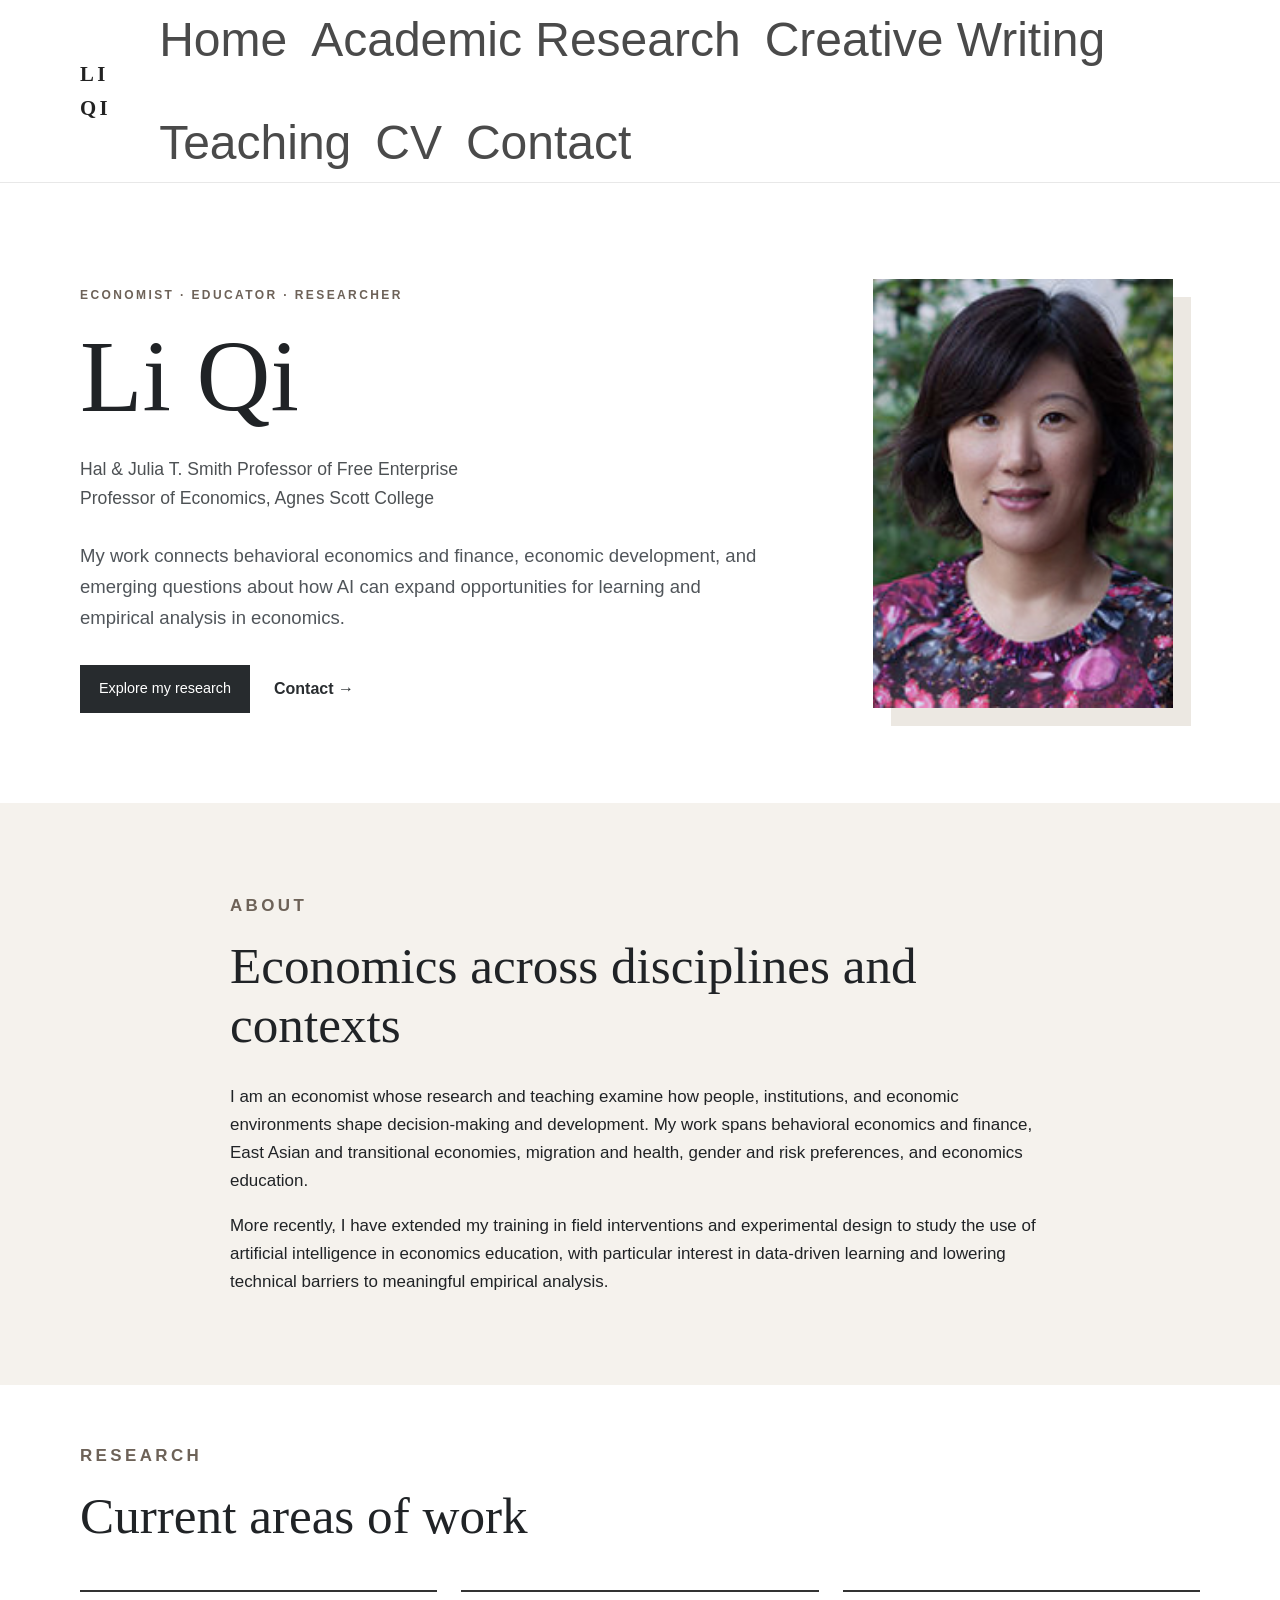
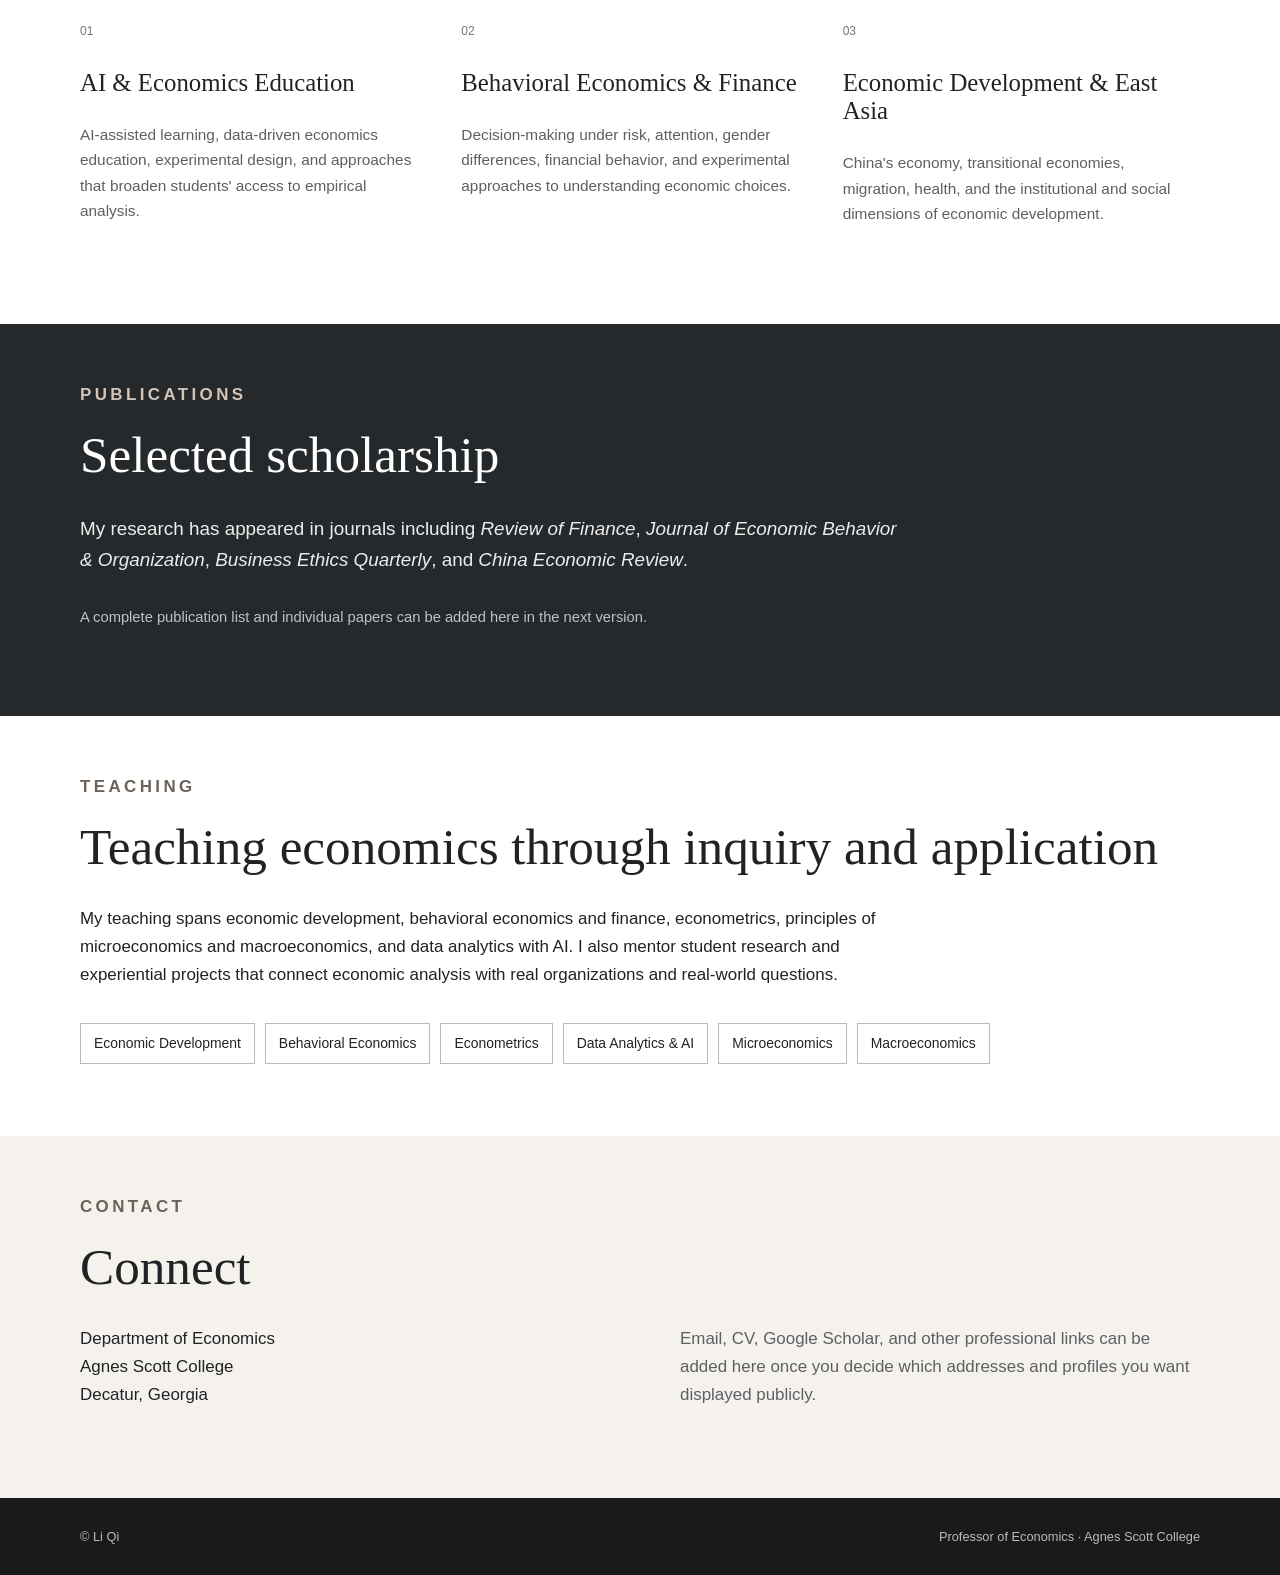
==== index.html @ beacd165 "Update index.html" ====
<!DOCTYPE html>
<html lang="en">
<head>
  <meta charset="UTF-8">
  <meta name="viewport" content="width=device-width, initial-scale=1.0">
  <meta name="description" content="Li Qi, Professor of Economics at Agnes Scott College. Research in behavioral economics and finance, economic development, China, and AI in economics education.">
  <title>Li Qi | Economics</title>
  <link rel="stylesheet" href="style.css">
</head>
<body>
  <header class="site-header">
    <div class="container nav-wrap">
      <a class="brand" href="#top">LI QI</a>
      <nav aria-label="Main navigation">
        <a href="index.html">Home</a>
<a href="research.html">Academic Research</a>
<a href="creative.html">Creative Writing</a>
<a href="teaching.html">Teaching</a>
<a href="cv.html">CV</a>
<a href="contact.html">Contact</a>
      </nav>
    </div>
  </header>

  <main id="top">
    <section class="hero container">
      <div class="hero-copy">
        <p class="eyebrow">ECONOMIST · EDUCATOR · RESEARCHER</p>
        <h1 class="home-name">Li Qi</h1>
        <p class="title">Hal &amp; Julia T. Smith Professor of Free Enterprise<br>
        Professor of Economics, Agnes Scott College</p>
        <p class="lead">My work connects behavioral economics and finance, economic development, and emerging questions about how AI can expand opportunities for learning and empirical analysis in economics.</p>
        <div class="hero-links">
          <a class="button" href="research.html">Explore my research</a>
          <a class="text-link" href="#contact">Contact →</a>
        </div>
      </div>
      <div class="portrait-wrap">
        <img class="portrait" src="images/li-qi.jpg" alt="Portrait of Li Qi">
      </div>
    </section>

    <section id="about" class="section section-soft">
      <div class="container narrow">
        <p class="section-label">ABOUT</p>
        <h2>Economics across disciplines and contexts</h2>
        <p>I am an economist whose research and teaching examine how people, institutions, and economic environments shape decision-making and development. My work spans behavioral economics and finance, East Asian and transitional economies, migration and health, gender and risk preferences, and economics education.</p>
        <p>More recently, I have extended my training in field interventions and experimental design to study the use of artificial intelligence in economics education, with particular interest in data-driven learning and lowering technical barriers to meaningful empirical analysis.</p>
      </div>
    </section>

    <section id="research" class="section container">
      <p class="section-label">RESEARCH</p>
      <h2>Current areas of work</h2>
      <div class="cards">
        <article class="card">
          <span>01</span>
          <h3>AI &amp; Economics Education</h3>
          <p>AI-assisted learning, data-driven economics education, experimental design, and approaches that broaden students' access to empirical analysis.</p>
        </article>
        <article class="card">
          <span>02</span>
          <h3>Behavioral Economics &amp; Finance</h3>
          <p>Decision-making under risk, attention, gender differences, financial behavior, and experimental approaches to understanding economic choices.</p>
        </article>
        <article class="card">
          <span>03</span>
          <h3>Economic Development &amp; East Asia</h3>
          <p>China's economy, transitional economies, migration, health, and the institutional and social dimensions of economic development.</p>
        </article>
      </div>
    </section>

    <section id="publications" class="section section-dark">
      <div class="container">
        <p class="section-label light">PUBLICATIONS</p>
        <h2>Selected scholarship</h2>
        <p class="intro-light">My research has appeared in journals including <em>Review of Finance</em>, <em>Journal of Economic Behavior &amp; Organization</em>, <em>Business Ethics Quarterly</em>, and <em>China Economic Review</em>.</p>
        <p class="note">A complete publication list and individual papers can be added here in the next version.</p>
      </div>
    </section>

    <section id="teaching" class="section container">
      <p class="section-label">TEACHING</p>
      <h2>Teaching economics through inquiry and application</h2>
      <p class="wide-copy">My teaching spans economic development, behavioral economics and finance, econometrics, principles of microeconomics and macroeconomics, and data analytics with AI. I also mentor student research and experiential projects that connect economic analysis with real organizations and real-world questions.</p>
      <div class="subjects">
        <span>Economic Development</span>
        <span>Behavioral Economics</span>
        <span>Econometrics</span>
        <span>Data Analytics &amp; AI</span>
        <span>Microeconomics</span>
        <span>Macroeconomics</span>
      </div>
    </section>

    <section id="contact" class="section section-soft">
      <div class="container contact-grid">
        <div>
          <p class="section-label">CONTACT</p>
          <h2>Connect</h2>
          <p>Department of Economics<br>Agnes Scott College<br>Decatur, Georgia</p>
        </div>
        <div class="contact-note">
          <p>Email, CV, Google Scholar, and other professional links can be added here once you decide which addresses and profiles you want displayed publicly.</p>
        </div>
      </div>
    </section>
  </main>

  <footer>
    <div class="container footer-wrap">
      <span>© Li Qi</span>
      <span>Professor of Economics · Agnes Scott College</span>
    </div>
  </footer>
</body>
</html>
---- style.css ----
* { box-sizing: border-box; }
html { scroll-behavior: smooth; }
body {
  margin: 0;
  color: #202326;
  background: #fff;
  font-family: Arial, Helvetica, sans-serif;
  line-height: 1.65;
}
.container { width: min(1120px, 88%); margin: 0 auto; }
.narrow { max-width: 820px; }
.site-header {
  background: rgba(255,255,255,.96);
  border-bottom: 1px solid #e8e8e8;
  position: sticky; top: 0; z-index: 10;
}
.nav-wrap { min-height: 108px; display: flex; align-items: center; justify-content: space-between; gap: 30px; }
.brand { font-family: Georgia, serif; font-size: 1.3rem; letter-spacing: .16em; color: #222; text-decoration: none; font-weight: 700; }
nav { display: flex; flex-wrap: wrap; gap: 24px; }
nav a { color: #4a4a4a; text-decoration: none; font-size: 3rem; }
nav a:hover { color: #000; }
.hero { min-height: 620px; display: grid; grid-template-columns: 1.45fr .75fr; gap: 80px; align-items: center; padding-top: 70px; padding-bottom: 70px; }
.eyebrow, .section-label { font-size: .75rem; letter-spacing: .2em; font-weight: 700; color: #6d6258; }
h1, h2, h3 { font-family: Georgia, 'Times New Roman', serif; font-weight: 500; line-height: 1.15; }
h1 { font-size: clamp(4rem, 8vw, 7rem); margin: 12px 0 20px; }
h2 { font-size: clamp(2.2rem, 4vw, 3.5rem); margin: 8px 0 28px; }
h3 { font-size: 1.55rem; }
.title { font-size: 1.1rem; color: #4d5154; }
.lead { max-width: 700px; font-size: 1.16rem; color: #50555a; margin-top: 28px; }
.portrait-wrap { display: flex; justify-content: center; }
.portrait { width: min(100%, 300px); height: auto; display: block; box-shadow: 18px 18px 0 #ece8e2; }
.hero-links { display: flex; gap: 24px; align-items: center; margin-top: 32px; }
.button { background: #272b2e; color: white; text-decoration: none; padding: 12px 19px; font-size: .9rem; }
.text-link { color: #292d30; text-decoration: none; font-weight: 600; }
.section { padding-top: 100px; padding-bottom: 100px; }
.section-soft { background: #f5f2ed; }
.section p { font-size: 1.06rem; }
.cards { display: grid; grid-template-columns: repeat(3,1fr); gap: 24px; margin-top: 45px; }
.card { border-top: 2px solid #333; padding: 25px 8px 10px 0; }
.card span { font-size: .75rem; color: #777; }
.card p { color: #5b6064; font-size: .96rem; }
.section-dark { background: #25292c; color: white; }
.light { color: #d2c4b6; }
.intro-light { max-width: 820px; font-size: 1.18rem !important; color: #ececec; }
.note { color: #bfc2c4; font-size: .92rem !important; margin-top: 30px; }
.wide-copy { max-width: 850px; }
.subjects { display: flex; flex-wrap: wrap; gap: 10px; margin-top: 35px; }
.subjects span { border: 1px solid #bbb; padding: 8px 13px; font-size: .87rem; }
.contact-grid { display: grid; grid-template-columns: 1fr 1fr; gap: 80px; }
.contact-note { align-self: end; color: #5c6063; }
footer { background: #181a1c; color: #bbb; padding: 28px 0; font-size: .8rem; }
.footer-wrap { display: flex; justify-content: space-between; gap: 20px; }
@media (max-width: 760px) {
  .nav-wrap { padding: 16px 0; align-items: flex-start; }
  nav { gap: 12px; justify-content: flex-end; }
  .hero { grid-template-columns: 1fr; gap: 45px; min-height: auto; }
  .portrait-wrap { justify-content: flex-start; }
  .portrait { width: 220px; }
  .cards, .contact-grid { grid-template-columns: 1fr; }
  .section { padding-top: 70px; padding-bottom: 70px; }
  .footer-wrap { flex-direction: column; }
}
/* Academic publication lists */

.publication-list {
  margin-top: 1.5rem;
}

.publication-list p {
  margin: 0 0 1.6rem 0;
  line-height: 1.65;
}

.publication-list strong {
  font-weight: 600;
}

.publication-list em {
  font-family: Georgia, "Times New Roman", serif;
}

.publication-list a {
  color: inherit;
  text-decoration: none;
  border-bottom: 1px solid #aaa;
  transition: border-color 0.2s ease;
}

.publication-list a:hover {
  border-bottom-color: #222;
}

/* Tighter spacing for interior content pages */

main > .section {
  padding-top: 4.5rem;
  padding-bottom: 4.5rem;
}

main > .section + .section {
  padding-top: 2.5rem;
}

/* Research area navigation */

.research-nav {
  margin-top: 60px;
  border-top: 1px solid #d8d8d8;
  max-width: 900px;
}

.research-nav-item {
  display: grid;
  grid-template-columns: 70px 1fr 40px;
  align-items: center;
  gap: 20px;
  padding: 26px 0;
  border-bottom: 1px solid #d8d8d8;
  color: #202326;
  text-decoration: none;
  transition: padding-left 0.25s ease;
}

.research-number {
  font-size: 0.75rem;
  letter-spacing: 0.12em;
  color: #6d6258;
}

.research-nav-title {
  font-family: Georgia, "Times New Roman", serif;
  font-size: clamp(1.35rem, 2vw, 1.8rem);
  line-height: 1.2;
}

.research-arrow {
  font-size: 1.25rem;
  text-align: right;
  transition: transform 0.25s ease;
}

.research-nav-item:hover {
  padding-left: 10px;
}

.research-nav-item:hover .research-arrow {
  transform: translateX(5px);
}

/* Give anchored sections breathing room below sticky navigation */
#behavioral,
#development,
#education {
  scroll-margin-top: 120px;
}

@media (max-width: 700px) {
  .research-nav {
    margin-top: 40px;
  }

  .research-nav-item {
    grid-template-columns: 42px 1fr 25px;
    gap: 12px;
    padding: 21px 0;
  }

  .research-nav-title {
    font-size: 1.25rem;
  }
}
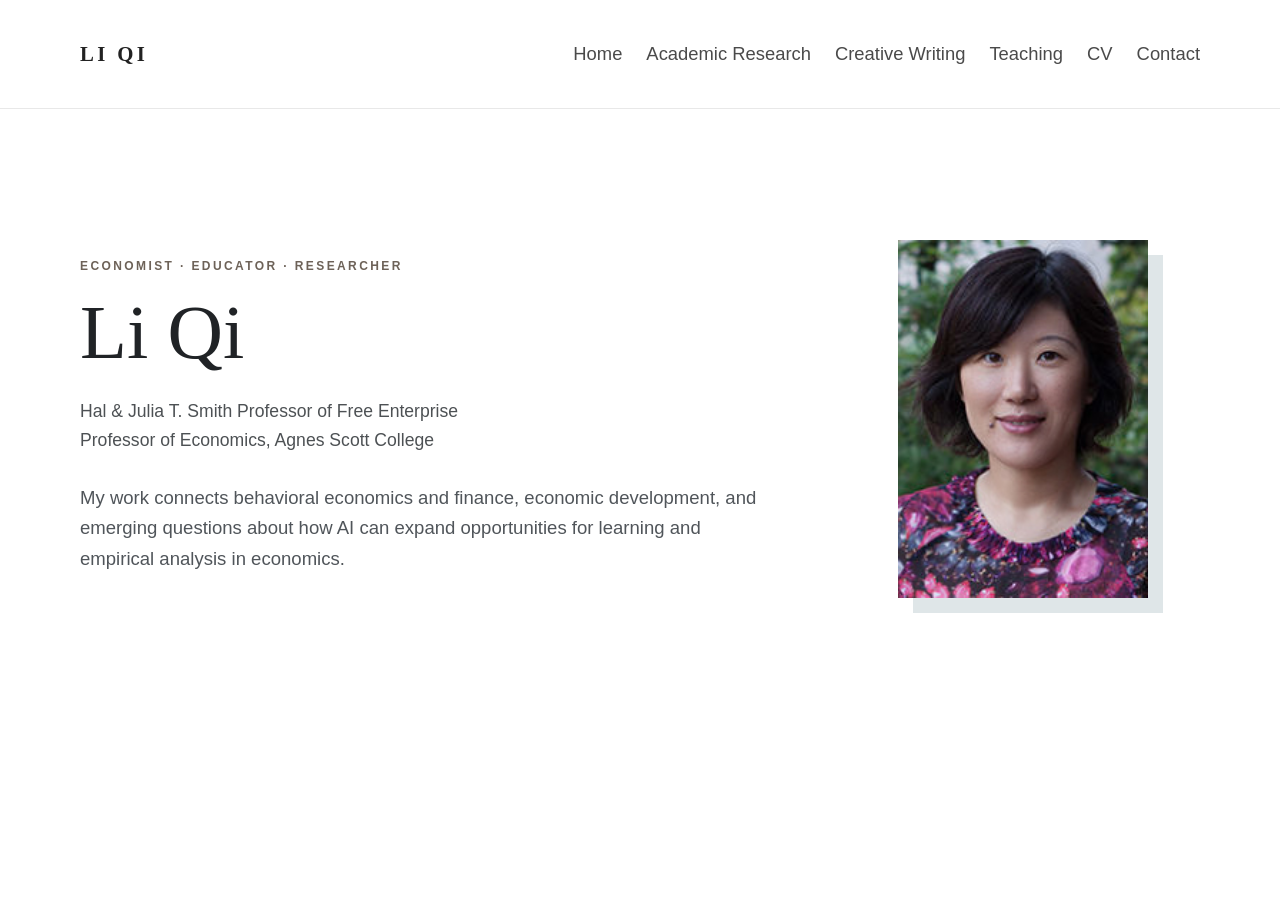
==== commit 4fc97a6b: "Update index.html delete bottom of main page" ====
--- a/index.html
+++ b/index.html
@@ -30,89 +30,13 @@
         <p class="title">Hal &amp; Julia T. Smith Professor of Free Enterprise<br>
         Professor of Economics, Agnes Scott College</p>
         <p class="lead">My work connects behavioral economics and finance, economic development, and emerging questions about how AI can expand opportunities for learning and empirical analysis in economics.</p>
-        <div class="hero-links">
-          <a class="button" href="research.html">Explore my research</a>
-          <a class="text-link" href="#contact">Contact →</a>
-        </div>
+        
       </div>
       <div class="portrait-wrap">
         <img class="portrait" src="images/li-qi.jpg" alt="Portrait of Li Qi">
       </div>
     </section>
 
-    <section id="about" class="section section-soft">
-      <div class="container narrow">
-        <p class="section-label">ABOUT</p>
-        <h2>Economics across disciplines and contexts</h2>
-        <p>I am an economist whose research and teaching examine how people, institutions, and economic environments shape decision-making and development. My work spans behavioral economics and finance, East Asian and transitional economies, migration and health, gender and risk preferences, and economics education.</p>
-        <p>More recently, I have extended my training in field interventions and experimental design to study the use of artificial intelligence in economics education, with particular interest in data-driven learning and lowering technical barriers to meaningful empirical analysis.</p>
-      </div>
-    </section>
-
-    <section id="research" class="section container">
-      <p class="section-label">RESEARCH</p>
-      <h2>Current areas of work</h2>
-      <div class="cards">
-        <article class="card">
-          <span>01</span>
-          <h3>AI &amp; Economics Education</h3>
-          <p>AI-assisted learning, data-driven economics education, experimental design, and approaches that broaden students' access to empirical analysis.</p>
-        </article>
-        <article class="card">
-          <span>02</span>
-          <h3>Behavioral Economics &amp; Finance</h3>
-          <p>Decision-making under risk, attention, gender differences, financial behavior, and experimental approaches to understanding economic choices.</p>
-        </article>
-        <article class="card">
-          <span>03</span>
-          <h3>Economic Development &amp; East Asia</h3>
-          <p>China's economy, transitional economies, migration, health, and the institutional and social dimensions of economic development.</p>
-        </article>
-      </div>
-    </section>
-
-    <section id="publications" class="section section-dark">
-      <div class="container">
-        <p class="section-label light">PUBLICATIONS</p>
-        <h2>Selected scholarship</h2>
-        <p class="intro-light">My research has appeared in journals including <em>Review of Finance</em>, <em>Journal of Economic Behavior &amp; Organization</em>, <em>Business Ethics Quarterly</em>, and <em>China Economic Review</em>.</p>
-        <p class="note">A complete publication list and individual papers can be added here in the next version.</p>
-      </div>
-    </section>
-
-    <section id="teaching" class="section container">
-      <p class="section-label">TEACHING</p>
-      <h2>Teaching economics through inquiry and application</h2>
-      <p class="wide-copy">My teaching spans economic development, behavioral economics and finance, econometrics, principles of microeconomics and macroeconomics, and data analytics with AI. I also mentor student research and experiential projects that connect economic analysis with real organizations and real-world questions.</p>
-      <div class="subjects">
-        <span>Economic Development</span>
-        <span>Behavioral Economics</span>
-        <span>Econometrics</span>
-        <span>Data Analytics &amp; AI</span>
-        <span>Microeconomics</span>
-        <span>Macroeconomics</span>
-      </div>
-    </section>
-
-    <section id="contact" class="section section-soft">
-      <div class="container contact-grid">
-        <div>
-          <p class="section-label">CONTACT</p>
-          <h2>Connect</h2>
-          <p>Department of Economics<br>Agnes Scott College<br>Decatur, Georgia</p>
-        </div>
-        <div class="contact-note">
-          <p>Email, CV, Google Scholar, and other professional links can be added here once you decide which addresses and profiles you want displayed publicly.</p>
-        </div>
-      </div>
-    </section>
-  </main>
-
-  <footer>
-    <div class="container footer-wrap">
-      <span>© Li Qi</span>
-      <span>Professor of Economics · Agnes Scott College</span>
-    </div>
-  </footer>
+</main>
 </body>
 </html>
--- a/style.css
+++ b/style.css
@@ -17,7 +17,7 @@
 .nav-wrap { min-height: 108px; display: flex; align-items: center; justify-content: space-between; gap: 30px; }
 .brand { font-family: Georgia, serif; font-size: 1.3rem; letter-spacing: .16em; color: #222; text-decoration: none; font-weight: 700; }
 nav { display: flex; flex-wrap: wrap; gap: 24px; }
-nav a { color: #4a4a4a; text-decoration: none; font-size: 3rem; }
+nav a { color: #4a4a4a; text-decoration: none; font-size: 1.15rem; }
 nav a:hover { color: #000; }
 .hero { min-height: 620px; display: grid; grid-template-columns: 1.45fr .75fr; gap: 80px; align-items: center; padding-top: 70px; padding-bottom: 70px; }
 .eyebrow, .section-label { font-size: .75rem; letter-spacing: .2em; font-weight: 700; color: #6d6258; }
@@ -28,12 +28,12 @@
 .title { font-size: 1.1rem; color: #4d5154; }
 .lead { max-width: 700px; font-size: 1.16rem; color: #50555a; margin-top: 28px; }
 .portrait-wrap { display: flex; justify-content: center; }
-.portrait { width: min(100%, 300px); height: auto; display: block; box-shadow: 18px 18px 0 #ece8e2; }
+.portrait { width: min(100%, 250px); height: auto; display: block; box-shadow: 15px 15px 0 #dfe6e8; }
 .hero-links { display: flex; gap: 24px; align-items: center; margin-top: 32px; }
 .button { background: #272b2e; color: white; text-decoration: none; padding: 12px 19px; font-size: .9rem; }
 .text-link { color: #292d30; text-decoration: none; font-weight: 600; }
 .section { padding-top: 100px; padding-bottom: 100px; }
-.section-soft { background: #f5f2ed; }
+.section-soft { background: #f1f5f5; }
 .section p { font-size: 1.06rem; }
 .cards { display: grid; grid-template-columns: repeat(3,1fr); gap: 24px; margin-top: 45px; }
 .card { border-top: 2px solid #333; padding: 25px 8px 10px 0; }
@@ -169,3 +169,7 @@
     font-size: 1.25rem;
   }
 }
+/* Homepage name size */
+.home-name {
+  font-size: clamp(3.2rem, 6vw, 5.5rem);
+}
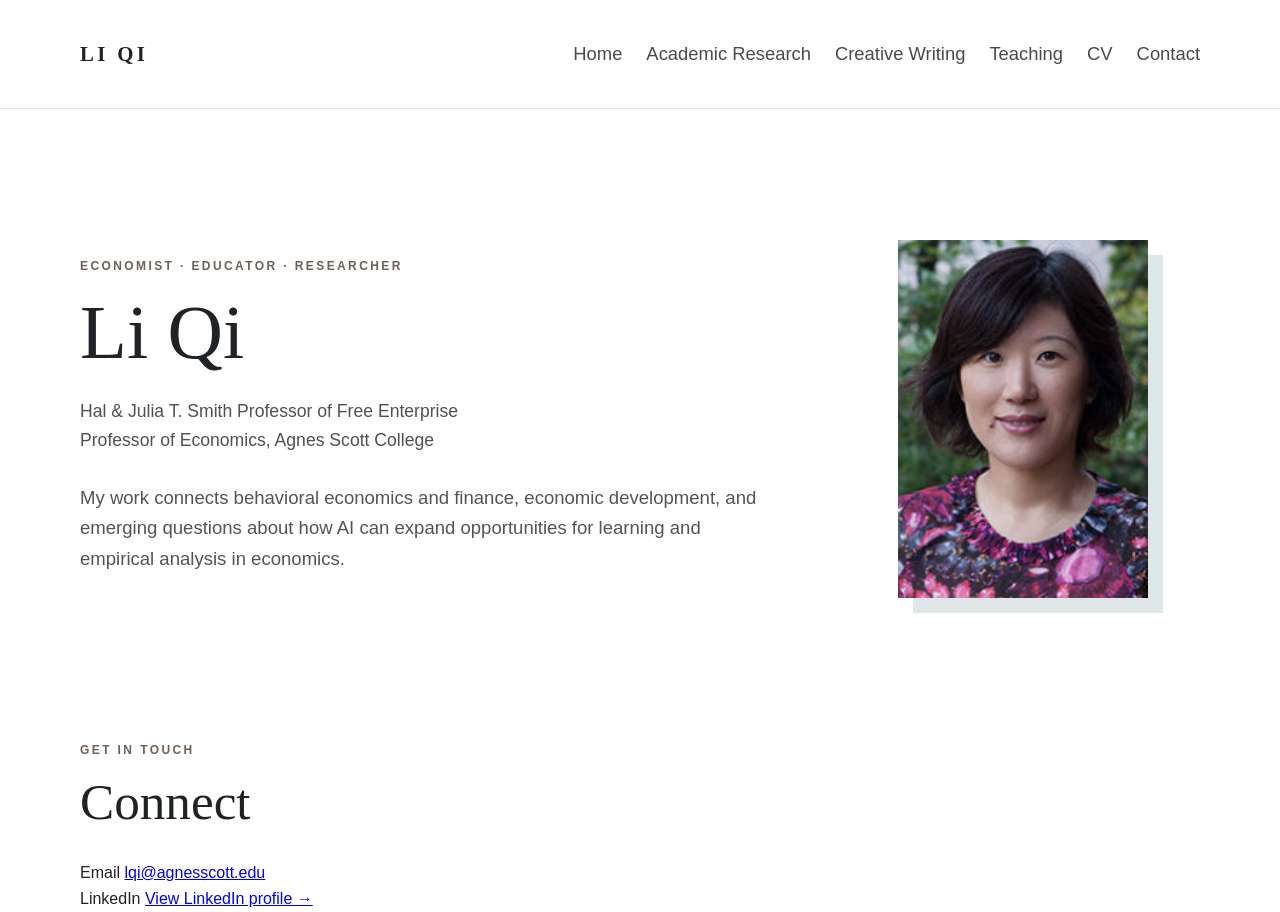
==== commit a4e3fc28: "Update index.html add home page bottom section" ====
--- a/index.html
+++ b/index.html
@@ -36,7 +36,32 @@
         <img class="portrait" src="images/li-qi.jpg" alt="Portrait of Li Qi">
       </div>
     </section>
+<section class="home-contact">
+  <div class="container home-contact-inner">
 
+    <p class="eyebrow">GET IN TOUCH</p>
+    <h2>Connect</h2>
+
+    <div class="contact-details">
+
+      <div class="contact-detail">
+        <span class="contact-label">Email</span>
+        <a href="mailto:lqi@agnesscott.edu">
+          lqi@agnesscott.edu
+        </a>
+      </div>
+
+      <div class="contact-detail">
+        <span class="contact-label">LinkedIn</span>
+        <a href="www.linkedin.com/in/qi-li-2471a034" target="_blank" rel="noopener noreferrer">
+          View LinkedIn profile &rarr;
+        </a>
+      </div>
+
+    </div>
+
+  </div>
+</section>
 </main>
 </body>
 </html>
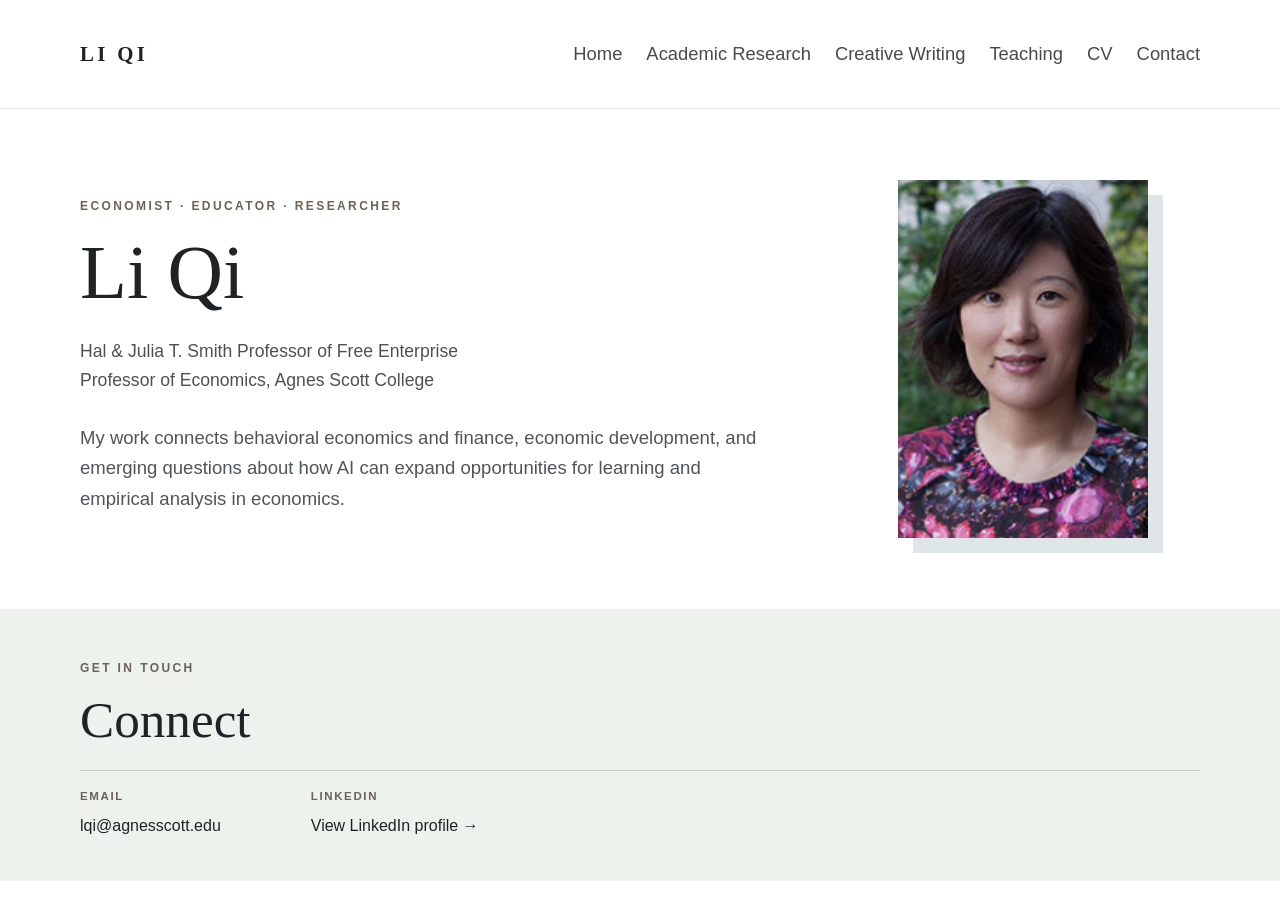
==== commit 3213e84c: "Update index.html fix linked in link" ====
--- a/index.html
+++ b/index.html
@@ -53,7 +53,7 @@
 
       <div class="contact-detail">
         <span class="contact-label">LinkedIn</span>
-        <a href="www.linkedin.com/in/qi-li-2471a034" target="_blank" rel="noopener noreferrer">
+        <a href="http://www.linkedin.com/in/qi-li-2471a034" target="_blank" rel="noopener noreferrer">
           View LinkedIn profile &rarr;
         </a>
       </div>
--- a/style.css
+++ b/style.css
@@ -19,7 +19,16 @@
 nav { display: flex; flex-wrap: wrap; gap: 24px; }
 nav a { color: #4a4a4a; text-decoration: none; font-size: 1.15rem; }
 nav a:hover { color: #000; }
-.hero { min-height: 620px; display: grid; grid-template-columns: 1.45fr .75fr; gap: 80px; align-items: center; padding-top: 70px; padding-bottom: 70px; }
+.hero {
+  min-height: 500px;
+  display: grid;
+  grid-template-columns: 1.45fr .75fr;
+  gap: 80px;
+  align-items: center;
+  padding-top: 45px;
+  padding-bottom: 45px;
+}
+
 .eyebrow, .section-label { font-size: .75rem; letter-spacing: .2em; font-weight: 700; color: #6d6258; }
 h1, h2, h3 { font-family: Georgia, 'Times New Roman', serif; font-weight: 500; line-height: 1.15; }
 h1 { font-size: clamp(4rem, 8vw, 7rem); margin: 12px 0 20px; }
@@ -173,3 +182,56 @@
 .home-name {
   font-size: clamp(3.2rem, 6vw, 5.5rem);
 }
+
+/* Homepage contact section */
+
+.home-contact {
+  background: #edf2ed;
+  padding: 38px 0 42px;
+}
+
+.home-contact h2 {
+  margin: 5px 0 20px;
+}
+
+.home-contact-inner {
+  max-width: 1120px;
+}
+
+.contact-details {
+  display: flex;
+  gap: 90px;
+  padding-top: 16px;
+  border-top: 1px solid #c4cec4;
+}
+
+.contact-detail {
+  display: flex;
+  flex-direction: column;
+  gap: 7px;
+}
+
+.contact-label {
+  font-size: 0.72rem;
+  font-weight: 700;
+  letter-spacing: 0.14em;
+  text-transform: uppercase;
+  color: #6d6258;
+}
+
+.contact-detail a {
+  color: #202326;
+  text-decoration: none;
+  font-size: 1rem;
+}
+
+.contact-detail a:hover {
+  text-decoration: underline;
+}
+
+@media (max-width: 700px) {
+  .contact-details {
+    flex-direction: column;
+    gap: 25px;
+  }
+}
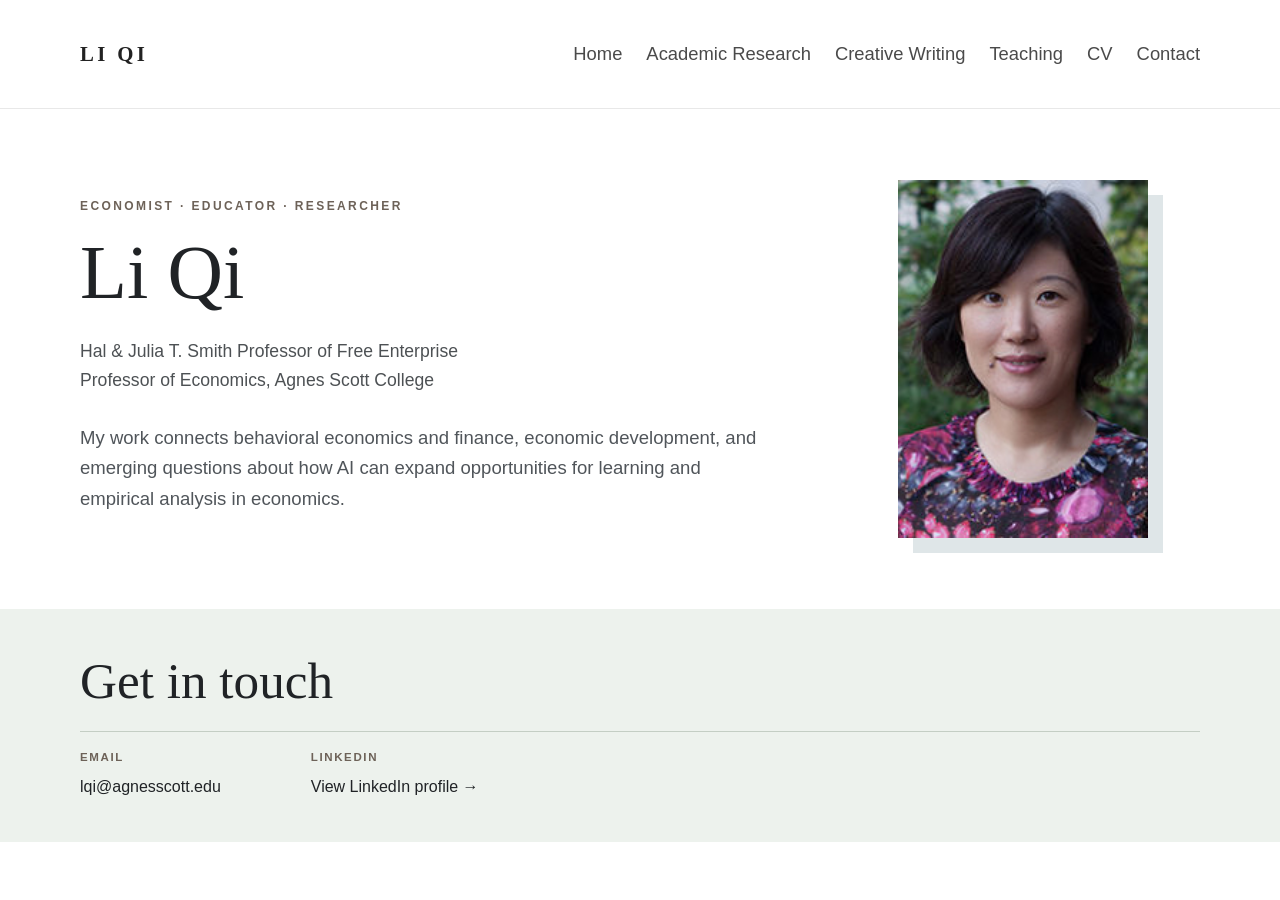
==== commit d93cebff: "Update index.html delete "connect" from main" ====
--- a/index.html
+++ b/index.html
@@ -39,8 +39,7 @@
 <section class="home-contact">
   <div class="container home-contact-inner">
 
-    <p class="eyebrow">GET IN TOUCH</p>
-    <h2>Connect</h2>
+<h2 class="contact-heading">Get in touch</h2>
 
     <div class="contact-details">
 
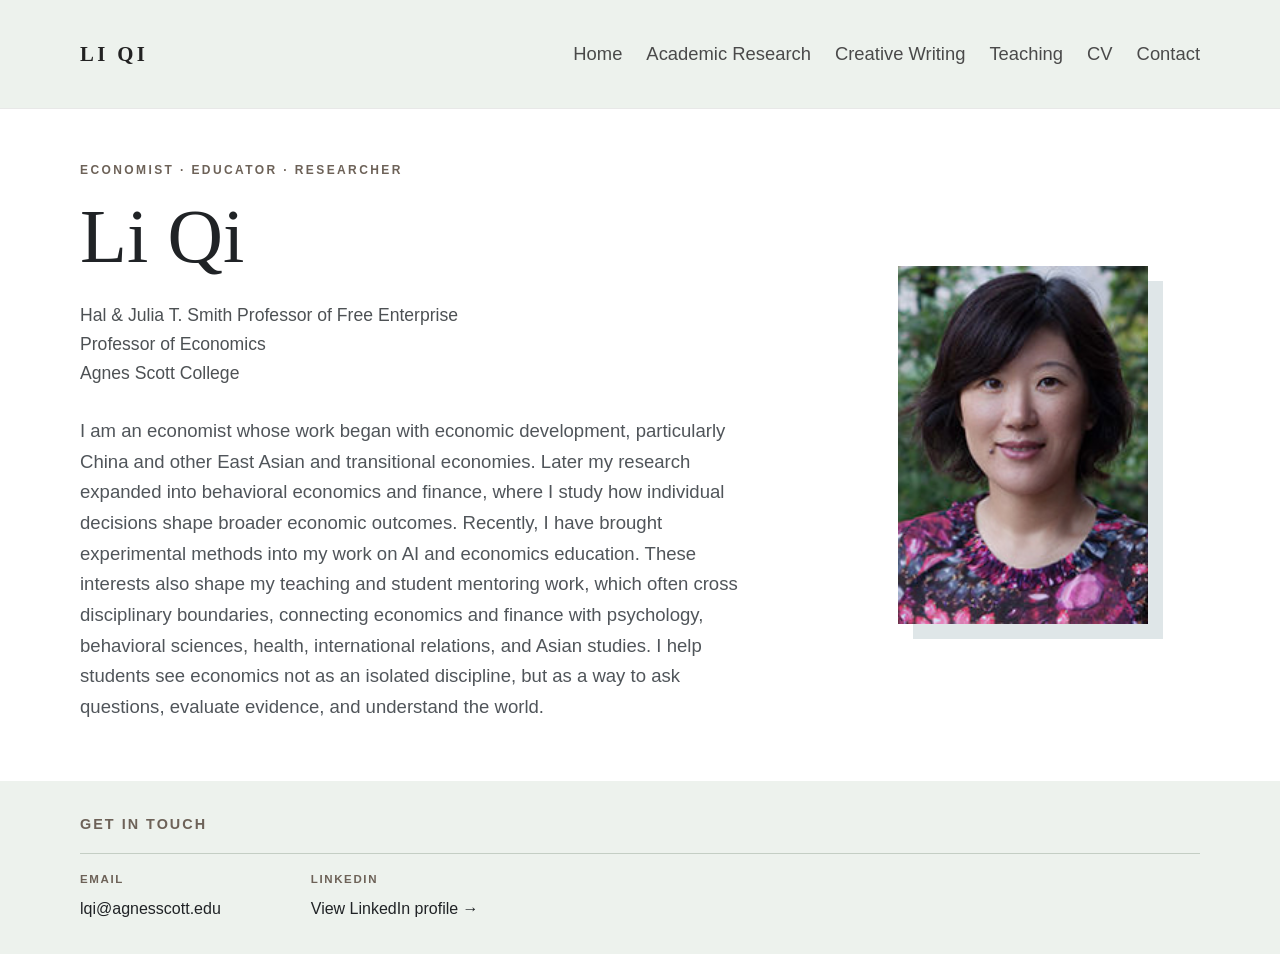
==== commit 4d680c03: "Update index.html" ====
--- a/index.html
+++ b/index.html
@@ -28,8 +28,9 @@
         <p class="eyebrow">ECONOMIST · EDUCATOR · RESEARCHER</p>
         <h1 class="home-name">Li Qi</h1>
         <p class="title">Hal &amp; Julia T. Smith Professor of Free Enterprise<br>
-        Professor of Economics, Agnes Scott College</p>
-        <p class="lead">My work connects behavioral economics and finance, economic development, and emerging questions about how AI can expand opportunities for learning and empirical analysis in economics.</p>
+        Professor of Economics<br>
+          Agnes Scott College</p>
+        <p class="lead">I am an economist whose work began with economic development, particularly China and other East Asian and transitional economies. Later my research expanded into behavioral economics and finance, where I study how individual decisions shape broader economic outcomes. Recently, I have brought experimental methods into my work on AI and economics education. These interests also shape my teaching and student mentoring work, which often cross disciplinary boundaries, connecting economics and finance with psychology, behavioral sciences, health, international relations, and Asian studies. I help students see economics not as an isolated discipline, but as a way to ask questions, evaluate evidence, and understand the world.</p>
         
       </div>
       <div class="portrait-wrap">
--- a/style.css
+++ b/style.css
@@ -10,7 +10,7 @@
 .container { width: min(1120px, 88%); margin: 0 auto; }
 .narrow { max-width: 820px; }
 .site-header {
-  background: rgba(255,255,255,.96);
+  background:  #edf2ed;
   border-bottom: 1px solid #e8e8e8;
   position: sticky; top: 0; z-index: 10;
 }
@@ -25,8 +25,8 @@
   grid-template-columns: 1.45fr .75fr;
   gap: 80px;
   align-items: center;
-  padding-top: 45px;
-  padding-bottom: 45px;
+  padding-top: 40px;
+  padding-bottom: 40px;
 }
 
 .eyebrow, .section-label { font-size: .75rem; letter-spacing: .2em; font-weight: 700; color: #6d6258; }
@@ -235,3 +235,96 @@
     gap: 25px;
   }
 }
+
+
+.contact-heading {
+  font-family: Arial, Helvetica, sans-serif;
+  font-size: 0.9rem;
+  font-weight: 700;
+  letter-spacing: 0.14em;
+  text-transform: uppercase;
+  color: #6d6258;
+  margin: 0 0 14px;
+}
+.research-page-title {
+  font-size: clamp(2.6rem, 4vw, 3.8rem);
+}
+
+
+.creative-page-title {
+  font-size: clamp(2.6rem, 4vw, 3.8rem);
+}
+
+
+.creative-intro {
+  padding-bottom: 35px;
+}
+
+.creative-writing-section {
+  padding-top: 35px;
+}
+
+.creative-intro {
+  padding-bottom: 20px;
+}
+
+.home-contact {
+background: #edf2ed;
+  padding: 30px 0 32px;
+}
+
+.teaching-page-title {
+  font-size: clamp(2.6rem, 4vw, 3.8rem);
+}
+
+/* Teaching page section links — align with Academic Research */
+
+.teaching-links {
+  width: min(820px, 88%);
+  margin: 35px auto 70px;
+}
+
+.teaching-links .research-row {
+  display: grid;
+  grid-template-columns: 55px 1fr 30px;
+  align-items: center;
+  width: 100%;
+  padding: 20px 0;
+  border-top: 1px solid #d8d8d8;
+  color: #202326;
+  text-decoration: none;
+}
+
+.teaching-links .research-row:last-child {
+  border-bottom: 1px solid #d8d8d8;
+}
+
+.teaching-links .research-number {
+  font-size: 0.75rem;
+  color: #6d6258;
+}
+
+.teaching-links .research-title {
+  font-family: Georgia, "Times New Roman", serif;
+  font-size: 1.55rem;
+}
+
+.teaching-links .research-arrow {
+  text-align: right;
+  font-size: 1.1rem;
+}
+
+/* Keep homepage contact section at bottom of viewport */
+body {
+    min-height: 100vh;
+}
+
+main {
+    min-height: calc(100vh - 96px);
+    display: flex;
+    flex-direction: column;
+}
+
+.home-contact {
+    margin-top: auto;
+}
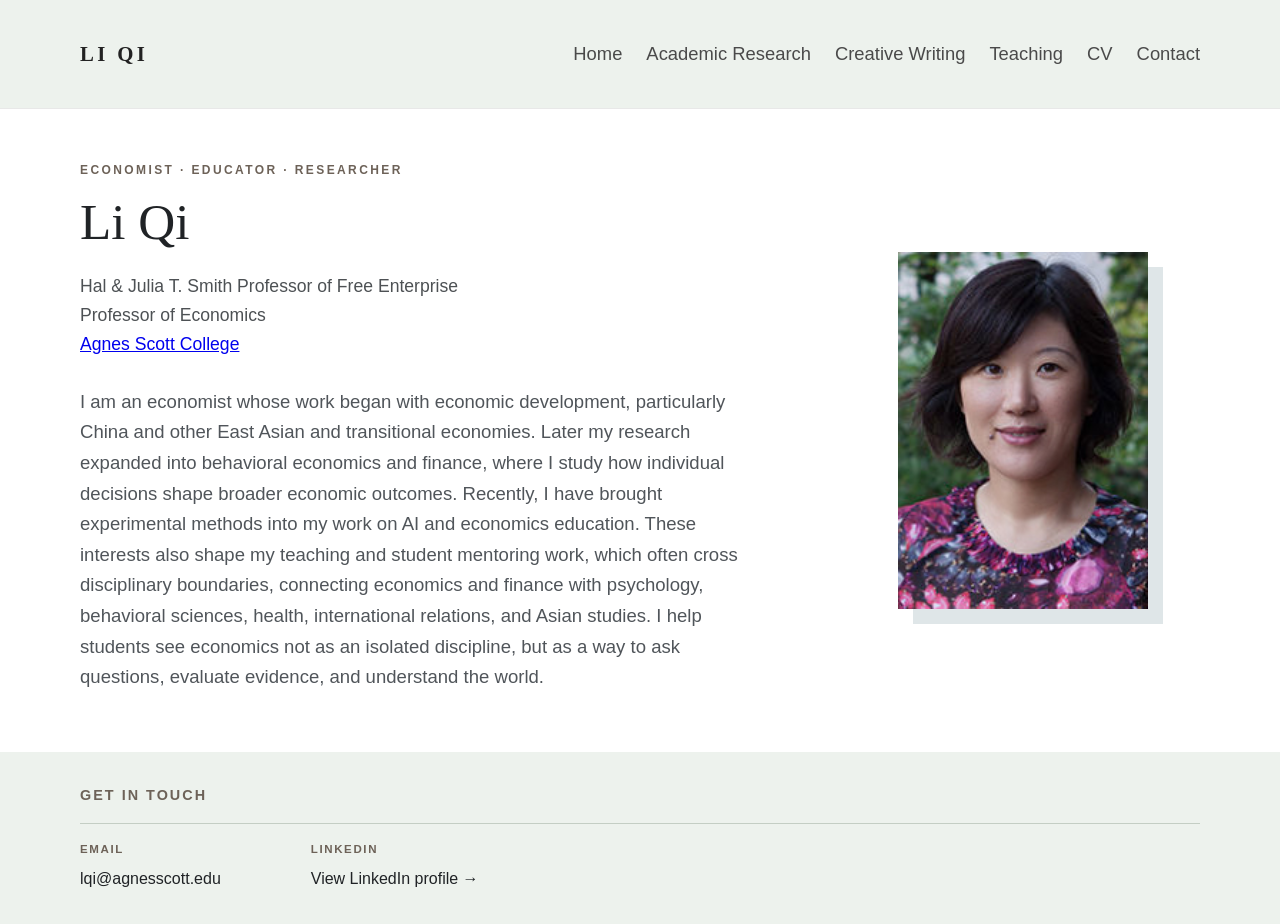
==== commit 85b4bf8f: "Update index.html" ====
--- a/index.html
+++ b/index.html
@@ -29,7 +29,7 @@
         <h1 class="home-name">Li Qi</h1>
         <p class="title">Hal &amp; Julia T. Smith Professor of Free Enterprise<br>
         Professor of Economics<br>
-          Agnes Scott College</p>
+          <a href="https://www.agnesscott.edu/" target="_blank" rel="noopener noreferrer">Agnes Scott College</a></p>
         <p class="lead">I am an economist whose work began with economic development, particularly China and other East Asian and transitional economies. Later my research expanded into behavioral economics and finance, where I study how individual decisions shape broader economic outcomes. Recently, I have brought experimental methods into my work on AI and economics education. These interests also shape my teaching and student mentoring work, which often cross disciplinary boundaries, connecting economics and finance with psychology, behavioral sciences, health, international relations, and Asian studies. I help students see economics not as an isolated discipline, but as a way to ask questions, evaluate evidence, and understand the world.</p>
         
       </div>
--- a/style.css
+++ b/style.css
@@ -328,3 +328,23 @@
 .home-contact {
     margin-top: auto;
 }
+
+/* Match homepage Li Qi heading size to Contact page */
+.home-name {
+    font-size: clamp(2.6rem, 4vw, 3.8rem);
+}
+
+/* Smaller subsection headings on Teaching page */
+#courses .section-heading h2,
+#experiential .section-heading h2,
+#mentoring .section-heading h2 {
+  font-size: 38px;
+  line-height: 1.15;
+}
+
+/* Keep Teaching section titles visible below sticky header */
+#courses,
+#experiential,
+#mentoring {
+  scroll-margin-top: 130px;
+}
